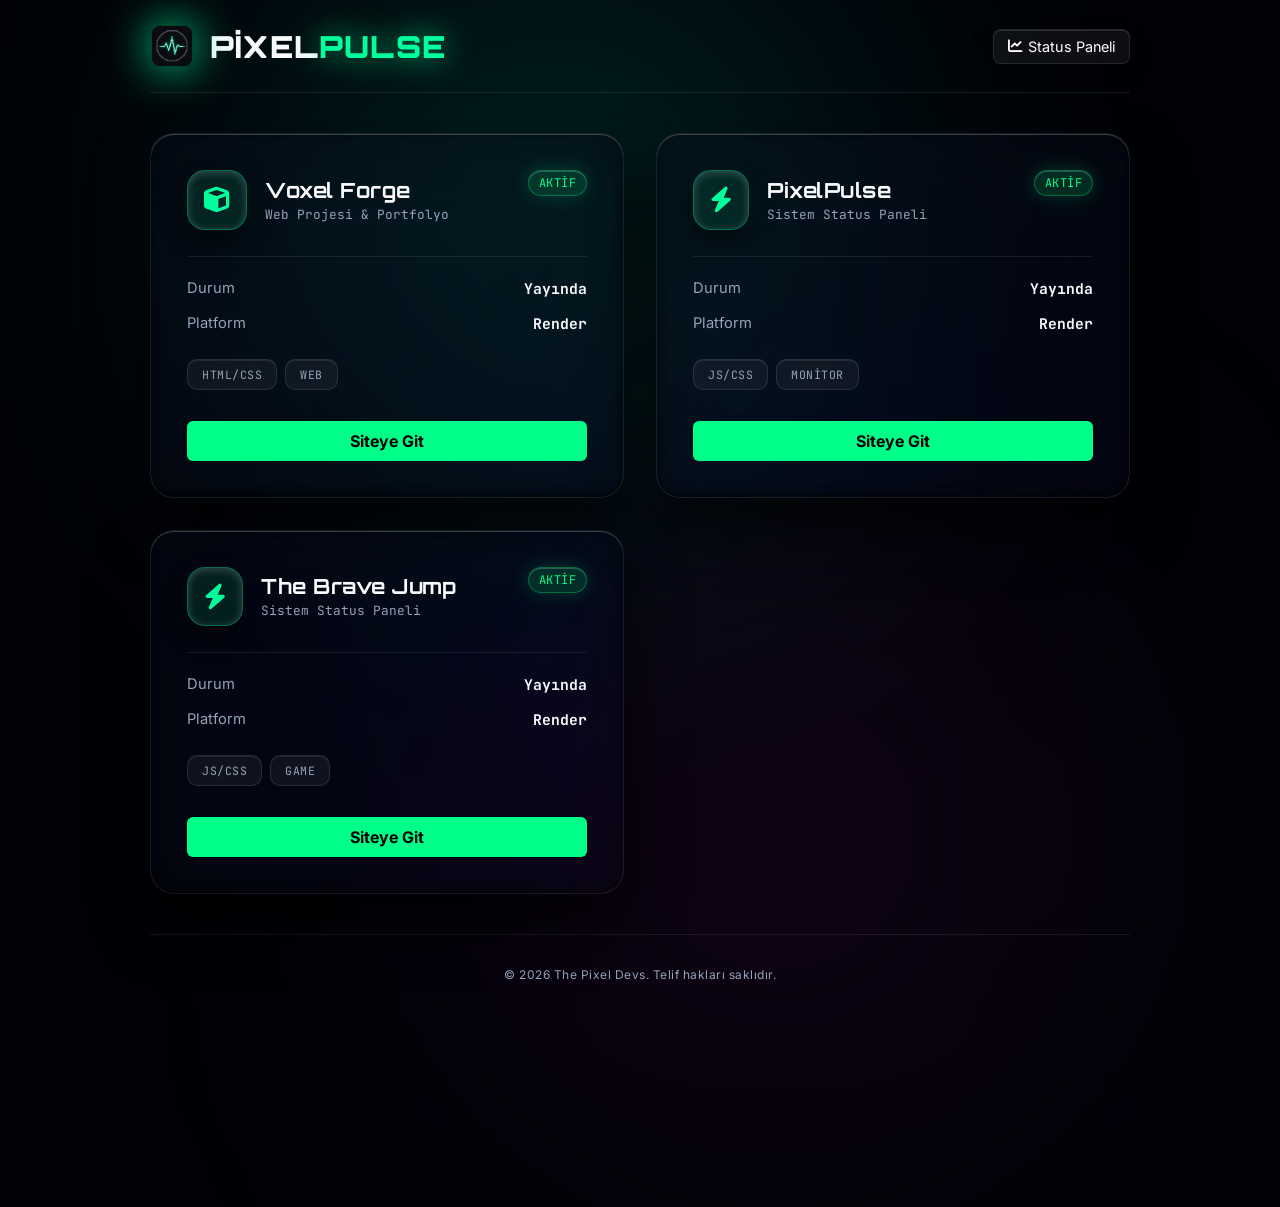
==== sites.html @ 2b95a464 "PixelPulse | Linux" ====
<!DOCTYPE html>
<html lang="tr">
<head>
    <meta charset="UTF-8">
    <meta name="viewport" content="width=device-width, initial-scale=1.0">
    <title>PixelPulse | Siteler</title>
    <link rel="icon" type="image/png" href="PixelPulse.png">
    <link rel="stylesheet" href="style.css">
    <link rel="stylesheet" href="https://cdnjs.cloudflare.com/ajax/libs/font-awesome/6.4.0/css/all.min.css">
</head>
<body>
    <div class="container">
        <header>
            <div class="logo">
                <img src="PixelPulse.png" alt="PixelPulse Logo" class="pulse-icon-img">
                <h1>Pixel<span>Pulse</span></h1>
            </div>

            <nav class="top-nav">
                <a href="index.html" class="nav-btn" style="color: var(--text-color, #fff); background: rgba(255, 255, 255, 0.05); padding: 8px 14px; border-radius: 8px; text-decoration: none; font-size: 0.9rem; border: 1px solid rgba(255, 255, 255, 0.1); transition: 0.3s; display: flex; align-items: center; gap: 6px;">
                    <i class="fa-solid fa-chart-line"></i> Status Paneli
                </a>
            </nav>
        </header>

        <main class="services-grid">
            <!-- Voxel Forge Card -->
            <div class="card">
                <div class="card-header">
                    <div class="service-info">
                        <i class="fa-solid fa-cube service-icon"></i>
                        <div>
                            <h3>Voxel Forge</h3>
                            <p class="service-sub">Web Projesi & Portfolyo</p>
                        </div>
                    </div>
                    <span class="badge online" style="background: rgba(0, 255, 136, 0.15); color: #00ff88; padding: 4px 10px; border-radius: 20px; font-size: 0.75rem; border: 1px solid rgba(0, 255, 136, 0.3);">Aktif</span>
                </div>
                <div class="card-body">
                    <div class="metric"><span>Durum</span> <strong>Yayında</strong></div>
                    <div class="metric"><span>Platform</span> <strong>Render</strong></div>
                    <div class="tags" style="margin-top: 10px; margin-bottom: 15px;">
                        <span>HTML/CSS</span> <span>Web</span>
                    </div>
                    <a href="https://voxelforge-ewiw.onrender.com" target="_blank" class="nav-btn" style="display: block; text-align: center; background: var(--accent-color, #00ff88); color: #000; padding: 10px; border-radius: 6px; text-decoration: none; font-weight: bold;">Siteye Git</a>
                </div>
            </div>

            <!-- PixelPulse Card -->
            <div class="card">
                <div class="card-header">
                    <div class="service-info">
                        <i class="fa-solid fa-bolt service-icon"></i>
                        <div>
                            <h3>PixelPulse</h3>
                            <p class="service-sub">Sistem Status Paneli</p>
                        </div>
                    </div>
                    <span class="badge online" style="background: rgba(0, 255, 136, 0.15); color: #00ff88; padding: 4px 10px; border-radius: 20px; font-size: 0.75rem; border: 1px solid rgba(0, 255, 136, 0.3);">Aktif</span>
                </div>
                <div class="card-body">
                    <div class="metric"><span>Durum</span> <strong>Yayında</strong></div>
                    <div class="metric"><span>Platform</span> <strong>Render</strong></div>
                    <div class="tags" style="margin-top: 10px; margin-bottom: 15px;">
                        <span>JS/CSS</span> <span>Monitor</span>
                    </div>
                    <a href="https://pixelpulse-8axk.onrender.com" target="_blank" class="nav-btn" style="display: block; text-align: center; background: var(--accent-color, #00ff88); color: #000; padding: 10px; border-radius: 6px; text-decoration: none; font-weight: bold;">Siteye Git</a>
                </div>
            </div>

            <!-- The Brave Jump Card -->
            <div class="card">
                <div class="card-header">
                    <div class="service-info">
                        <i class="fa-solid fa-bolt service-icon"></i>
                        <div>
                            <h3>The Brave Jump</h3>
                            <p class="service-sub">Sistem Status Paneli</p>
                        </div>
                    </div>
                    <span class="badge online" style="background: rgba(0, 255, 136, 0.15); color: #00ff88; padding: 4px 10px; border-radius: 20px; font-size: 0.75rem; border: 1px solid rgba(0, 255, 136, 0.3);">Aktif</span>
                </div>
                <div class="card-body">
                    <div class="metric"><span>Durum</span> <strong>Yayında</strong></div>
                    <div class="metric"><span>Platform</span> <strong>Render</strong></div>
                    <div class="tags" style="margin-top: 10px; margin-bottom: 15px;">
                        <span>JS/CSS</span> <span>Game</span>
                    </div>
                    <a href="https://thebravejump.onrender.com" target="_blank" class="nav-btn" style="display: block; text-align: center; background: var(--accent-color, #00ff88); color: #000; padding: 10px; border-radius: 6px; text-decoration: none; font-weight: bold;">Siteye Git</a>
                </div>
            </div>
        </main>

        <footer>
            <p class="copyright" style="margin-top: 8px; font-size: 0.75rem; color: var(--text-muted); text-align: center;">© 2026 The Pixel Devs. Telif hakları saklıdır.</p>
        </footer>
    </div>
</body>
</html>
---- style.css ----
@import url('https://fonts.googleapis.com/css2?family=Orbitron:wght@500;700;900&family=Inter:wght@400;500;600&family=JetBrains+Mono:wght@400;700&display=swap');

:root {
    --bg-core: #000206;
    --bg-surface: rgba(8, 13, 24, 0.45);
    --bg-glass-hover: rgba(14, 22, 38, 0.65);
    --border-glass: rgba(255, 255, 255, 0.08);
    --border-glass-glow: rgba(0, 255, 157, 0.75);
    --neon-green: #00ff9d;
    --neon-cyan: #00f0ff;
    --neon-pink: #ff0055;
    --neon-amber: #ffb700;
    --text-light: #f8fafc;
    --text-dim: #94a3b8;
    --font-heading: 'Orbitron', sans-serif;
    --font-sans: 'Inter', sans-serif;
    --font-code: 'JetBrains Mono', monospace;
}

* {
    margin: 0;
    padding: 0;
    box-sizing: border-box;
    scroll-behavior: smooth;
}

::-webkit-scrollbar {
    width: 6px;
}
::-webkit-scrollbar-track {
    background: var(--bg-core);
}
::-webkit-scrollbar-thumb {
    background: rgba(255, 255, 255, 0.15);
    border-radius: 3px;
}
::-webkit-scrollbar-thumb:hover {
    background: var(--neon-green);
}

body {
    background-color: var(--bg-core);
    color: var(--text-light);
    font-family: var(--font-sans);
    min-height: 100vh;
    display: flex;
    justify-content: center;
    align-items: center;
    padding: 24px;
    position: relative;
    overflow-x: hidden;
    perspective: 1200px;
}

/* Hardcore Mesh Gradient Arka Plan (Nefes Alan Işık Pompası) */
body::before {
    content: '';
    position: absolute;
    top: -20%;
    left: 10%;
    width: 850px;
    height: 850px;
    background: radial-gradient(circle, rgba(0, 255, 157, 0.22) 0%, rgba(0, 240, 255, 0.12) 35%, transparent 65%);
    z-index: -2;
    filter: blur(150px);
    pointer-events: none;
    animation: hyper-drift-1 12s ease-in-out infinite alternate;
}

body::after {
    content: '';
    position: absolute;
    bottom: -20%;
    right: 10%;
    width: 750px;
    height: 750px;
    background: radial-gradient(circle, rgba(255, 0, 85, 0.18) 0%, rgba(138, 43, 226, 0.12) 40%, transparent 65%);
    z-index: -2;
    filter: blur(170px);
    pointer-events: none;
    animation: hyper-drift-2 14s ease-in-out infinite alternate-reverse;
}

@keyframes hyper-drift-1 {
    0% { transform: translate(0, 0) scale(1) rotate(0deg); }
    100% { transform: translate(60px, 80px) scale(1.2) rotate(15deg); }
}

@keyframes hyper-drift-2 {
    0% { transform: translate(0, 0) scale(1) rotate(0deg); }
    100% { transform: translate(-70px, -60px) scale(1.15) rotate(-15deg); }
}

.container {
    width: 100%;
    max-width: 980px;
    margin: 0 auto;
    z-index: 1;
}

/* Header Bölümü */
header {
    display: flex;
    justify-content: space-between;
    align-items: center;
    margin-bottom: 40px;
    padding-bottom: 24px;
    border-bottom: 1px solid var(--border-glass);
}

.logo {
    display: flex;
    align-items: center;
    gap: 16px;
}

.pulse-icon-img {
    width: 44px;
    height: 44px;
    object-fit: contain;
    filter: drop-shadow(0 0 22px rgba(0, 255, 157, 0.95));
    animation: pulse-logo 2.5s infinite ease-in-out;
}

@keyframes pulse-logo {
    0%, 100% { transform: scale(1); filter: drop-shadow(0 0 15px rgba(0, 255, 157, 0.7)); }
    50% { transform: scale(1.1); filter: drop-shadow(0 0 32px rgba(0, 255, 157, 1)); }
}

.logo h1 {
    font-family: var(--font-heading);
    font-size: 1.9rem;
    font-weight: 900;
    letter-spacing: 1.2px;
    text-transform: uppercase;
}

.logo h1 span {
    color: var(--neon-green);
    text-shadow: 0 0 30px rgba(0, 255, 157, 0.7);
}

/* Üst Menü Butonu */
.top-nav .nav-btn {
    background: rgba(255, 255, 255, 0.03);
    backdrop-filter: blur(20px);
    -webkit-backdrop-filter: blur(20px);
    border: 1px solid var(--border-glass);
    transition: all 0.4s cubic-bezier(0.165, 0.84, 0.44, 1);
    box-shadow: inset 0 1px 0 rgba(255, 255, 255, 0.12), 0 10px 25px rgba(0, 0, 0, 0.3);
}

.top-nav .nav-btn:hover {
    background: rgba(0, 255, 157, 0.08);
    border-color: var(--neon-green);
    box-shadow: 0 0 25px rgba(0, 255, 157, 0.35), inset 0 1px 0 rgba(255, 255, 255, 0.25);
    transform: translateY(-3px);
}

/* Global Durum Camı */
.global-status {
    display: flex;
    align-items: center;
    gap: 12px;
    background: var(--bg-surface);
    backdrop-filter: blur(30px) saturate(250%);
    -webkit-backdrop-filter: blur(30px) saturate(250%);
    padding: 11px 22px;
    border-radius: 16px;
    font-size: 0.85rem;
    font-family: var(--font-code);
    border: 1px solid var(--border-glass);
    box-shadow: 0 20px 45px rgba(0, 0, 0, 0.6), inset 0 1px 0 rgba(255, 255, 255, 0.18), inset 0 -1px 2px rgba(0, 0, 0, 0.5);
}

.status-dot {
    width: 9px;
    height: 9px;
    border-radius: 50%;
    display: inline-block;
}

.status-dot.online { background-color: var(--neon-green); box-shadow: 0 0 18px var(--neon-green); }
.status-dot.offline { background-color: var(--neon-pink); box-shadow: 0 0 18px var(--neon-pink); }
.status-dot.loading { background-color: var(--neon-amber); box-shadow: 0 0 18px var(--neon-amber); }

/* Grid Yapısı */
.services-grid {
    display: grid;
    grid-template-columns: repeat(auto-fit, minmax(420px, 1fr));
    gap: 32px;
    margin-bottom: 40px;
}

/* İnanılmaz Ötesi 3D Derinlikli Liquid Glass Kart */
.card {
    background: var(--bg-surface);
    backdrop-filter: blur(40px) saturate(250%);
    -webkit-backdrop-filter: blur(40px) saturate(250%);
    border: 1px solid var(--border-glass);
    padding: 36px;
    border-radius: 24px;
    transition: all 0.5s cubic-bezier(0.165, 0.84, 0.44, 1);
    position: relative;
    overflow: hidden;
    box-shadow: 0 30px 60px rgba(0, 0, 0, 0.7),
                inset 0 1px 0 rgba(255, 255, 255, 0.22),
                inset 0 -3px 8px rgba(0, 0, 0, 0.6);
    transform-style: preserve-3d;
}

/* Üst Cam Kenar Çizgisi Akışı (Neon Sızıntısı) */
.card::before {
    content: '';
    position: absolute;
    top: 0;
    left: -100%;
    width: 100%;
    height: 2px;
    background: linear-gradient(90deg, transparent, var(--neon-green), transparent);
    transition: 0.8s ease;
}

/* Kart İçerisinde Süzülen Dinamik Spotlight Efekti */
.card::after {
    content: '';
    position: absolute;
    inset: 0;
    background: radial-gradient(800px circle at var(--mouse-x, 50%) var(--mouse-y, 50%), rgba(255, 255, 255, 0.06), transparent 40%);
    pointer-events: none;
    opacity: 0;
    transition: opacity 0.4s ease;
}

.card:hover {
    transform: translateY(-12px) scale(1.02) rotateX(2deg) rotateY(-2deg);
    background: var(--bg-glass-hover);
    border-color: var(--border-glass-glow);
    box-shadow: 0 40px 80px rgba(0, 0, 0, 0.85),
                0 0 50px rgba(0, 255, 157, 0.3),
                inset 0 1px 0 rgba(255, 255, 255, 0.4);
}

.card:hover::before {
    left: 100%;
}

.card:hover::after {
    opacity: 1;
}

/* Silinmiş/Kırmızı Cam Kart Özel Stili */
.card.card-deleted {
    border-color: rgba(255, 0, 85, 0.25);
}

.card.card-deleted::before {
    background: linear-gradient(90deg, transparent, var(--neon-pink), transparent);
}

.card.card-deleted:hover {
    border-color: rgba(255, 0, 85, 0.85);
    box-shadow: 0 40px 80px rgba(0, 0, 0, 0.85),
                0 0 50px rgba(255, 0, 85, 0.3),
                inset 0 1px 0 rgba(255, 255, 255, 0.4);
}

.card.card-deleted .card-body {
    border-top-color: rgba(255, 0, 85, 0.22);
}

.card-header {
    display: flex;
    justify-content: space-between;
    align-items: flex-start;
    margin-bottom: 26px;
}

.service-info {
    display: flex;
    align-items: center;
    gap: 18px;
}

.service-icon {
    font-size: 1.6rem;
    color: var(--neon-green);
    background: rgba(0, 255, 157, 0.1);
    backdrop-filter: blur(20px);
    padding: 16px;
    border-radius: 18px;
    border: 1px solid rgba(0, 255, 157, 0.35);
    box-shadow: inset 0 2px 8px rgba(255, 255, 255, 0.2), 0 12px 24px rgba(0, 0, 0, 0.5);
}

/* Silinmiş Kart İkonu */
.service-icon.icon-deleted {
    color: var(--neon-pink);
    background: rgba(255, 0, 85, 0.1);
    border-color: rgba(255, 0, 85, 0.4);
    box-shadow: inset 0 2px 8px rgba(255, 255, 255, 0.2), 0 12px 24px rgba(0, 0, 0, 0.5);
}

.service-info h3 {
    font-family: var(--font-heading);
    color: var(--text-light);
    font-size: 1.3rem;
    font-weight: 700;
    letter-spacing: 0.5px;
}

.service-sub {
    font-size: 0.8rem;
    color: var(--text-dim);
    font-family: var(--font-code);
    margin-top: 3px;
}

/* Cam Rozet ve Etiketler */
.badge, .tags span {
    font-family: var(--font-code);
    font-size: 0.72rem;
    padding: 7px 14px;
    border-radius: 10px;
    letter-spacing: 0.5px;
    text-transform: uppercase;
    backdrop-filter: blur(15px);
}

.badge.online {
    background: rgba(0, 255, 157, 0.15);
    border: 1px solid rgba(0, 255, 157, 0.45);
    color: var(--neon-green);
    box-shadow: 0 0 20px rgba(0, 255, 157, 0.2), inset 0 1px 0 rgba(255, 255, 255, 0.2);
}

.badge.offline {
    background: rgba(255, 0, 85, 0.15);
    border: 1px solid rgba(255, 0, 85, 0.45);
    color: var(--neon-pink);
    box-shadow: 0 0 20px rgba(255, 0, 85, 0.2), inset 0 1px 0 rgba(255, 255, 255, 0.2);
}

.badge.loading {
    background: rgba(255, 183, 0, 0.15);
    border: 1px solid rgba(255, 183, 0, 0.45);
    color: var(--neon-amber);
    box-shadow: 0 0 20px rgba(255, 183, 0, 0.2), inset 0 1px 0 rgba(255, 255, 255, 0.2);
}

.card-body {
    display: flex;
    flex-direction: column;
    gap: 16px;
    border-top: 1px solid var(--border-glass);
    padding-top: 22px;
}

.metric {
    display: flex;
    justify-content: space-between;
    font-size: 0.92rem;
    color: var(--text-dim);
}

.metric strong {
    color: var(--text-light);
    font-family: var(--font-code);
    font-weight: 700;
}

.tags {
    display: flex;
    gap: 8px;
    flex-wrap: wrap;
    margin-top: 4px;
}

.tags span {
    background: rgba(255, 255, 255, 0.05);
    border: 1px solid rgba(255, 255, 255, 0.1);
    color: var(--text-dim);
    box-shadow: inset 0 1px 0 rgba(255, 255, 255, 0.08);
}

/* Footer */
footer {
    text-align: center;
    color: var(--text-dim);
    font-size: 0.85rem;
    display: flex;
    flex-direction: column;
    gap: 8px;
    margin-top: 40px;
    padding-top: 24px;
    border-top: 1px solid var(--border-glass);
}

.refresh-note {
    font-size: 0.74rem;
    font-family: var(--font-code);
    opacity: 0.6;
}

.copyright {
    font-size: 0.75rem;
    color: var(--text-dim);
    letter-spacing: 0.5px;
}

/* Mobil Uyum */
@media (max-width: 768px) {
    body { padding: 12px; }
    .services-grid { grid-template-columns: 1fr; }
    header { flex-direction: column; gap: 16px; align-items: flex-start; }
    .global-status { width: 100%; justify-content: center; }
}
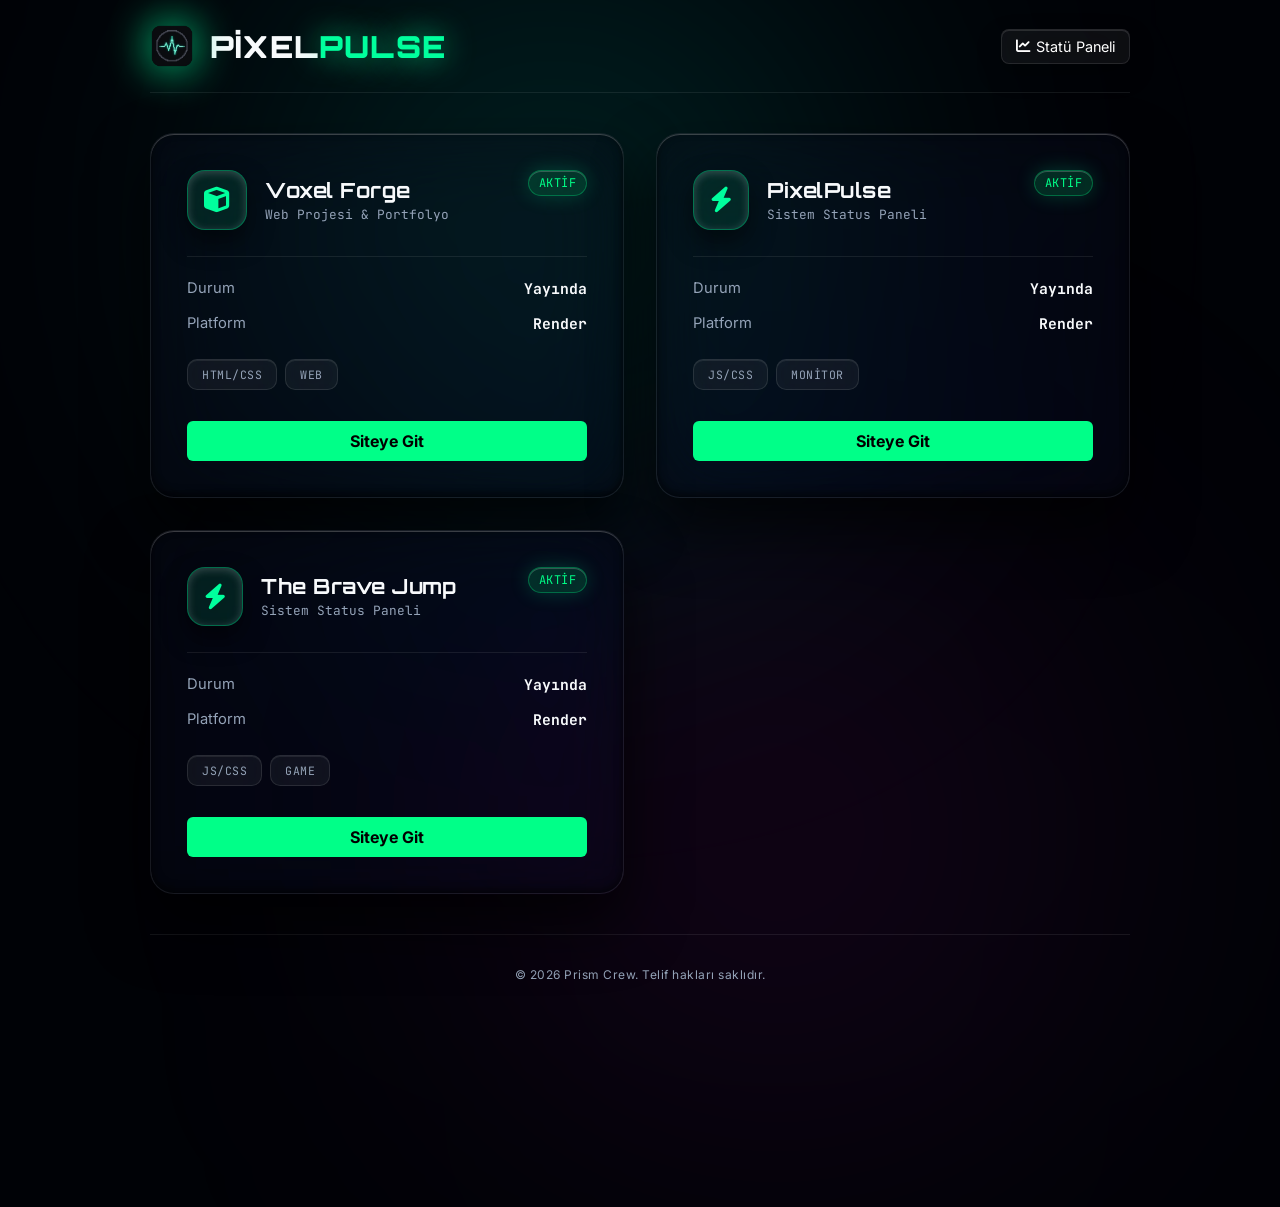
==== commit 4c0fc431: "Update sites.html" ====
--- a/sites.html
+++ b/sites.html
@@ -18,7 +18,7 @@
 
             <nav class="top-nav">
                 <a href="index.html" class="nav-btn" style="color: var(--text-color, #fff); background: rgba(255, 255, 255, 0.05); padding: 8px 14px; border-radius: 8px; text-decoration: none; font-size: 0.9rem; border: 1px solid rgba(255, 255, 255, 0.1); transition: 0.3s; display: flex; align-items: center; gap: 6px;">
-                    <i class="fa-solid fa-chart-line"></i> Status Paneli
+                    <i class="fa-solid fa-chart-line"></i> Statü Paneli
                 </a>
             </nav>
         </header>
@@ -92,7 +92,7 @@
         </main>
 
         <footer>
-            <p class="copyright" style="margin-top: 8px; font-size: 0.75rem; color: var(--text-muted); text-align: center;">© 2026 The Pixel Devs. Telif hakları saklıdır.</p>
+            <p class="copyright" style="margin-top: 8px; font-size: 0.75rem; color: var(--text-muted); text-align: center;">© 2026 Prism Crew. Telif hakları saklıdır.</p>
         </footer>
     </div>
 </body>
